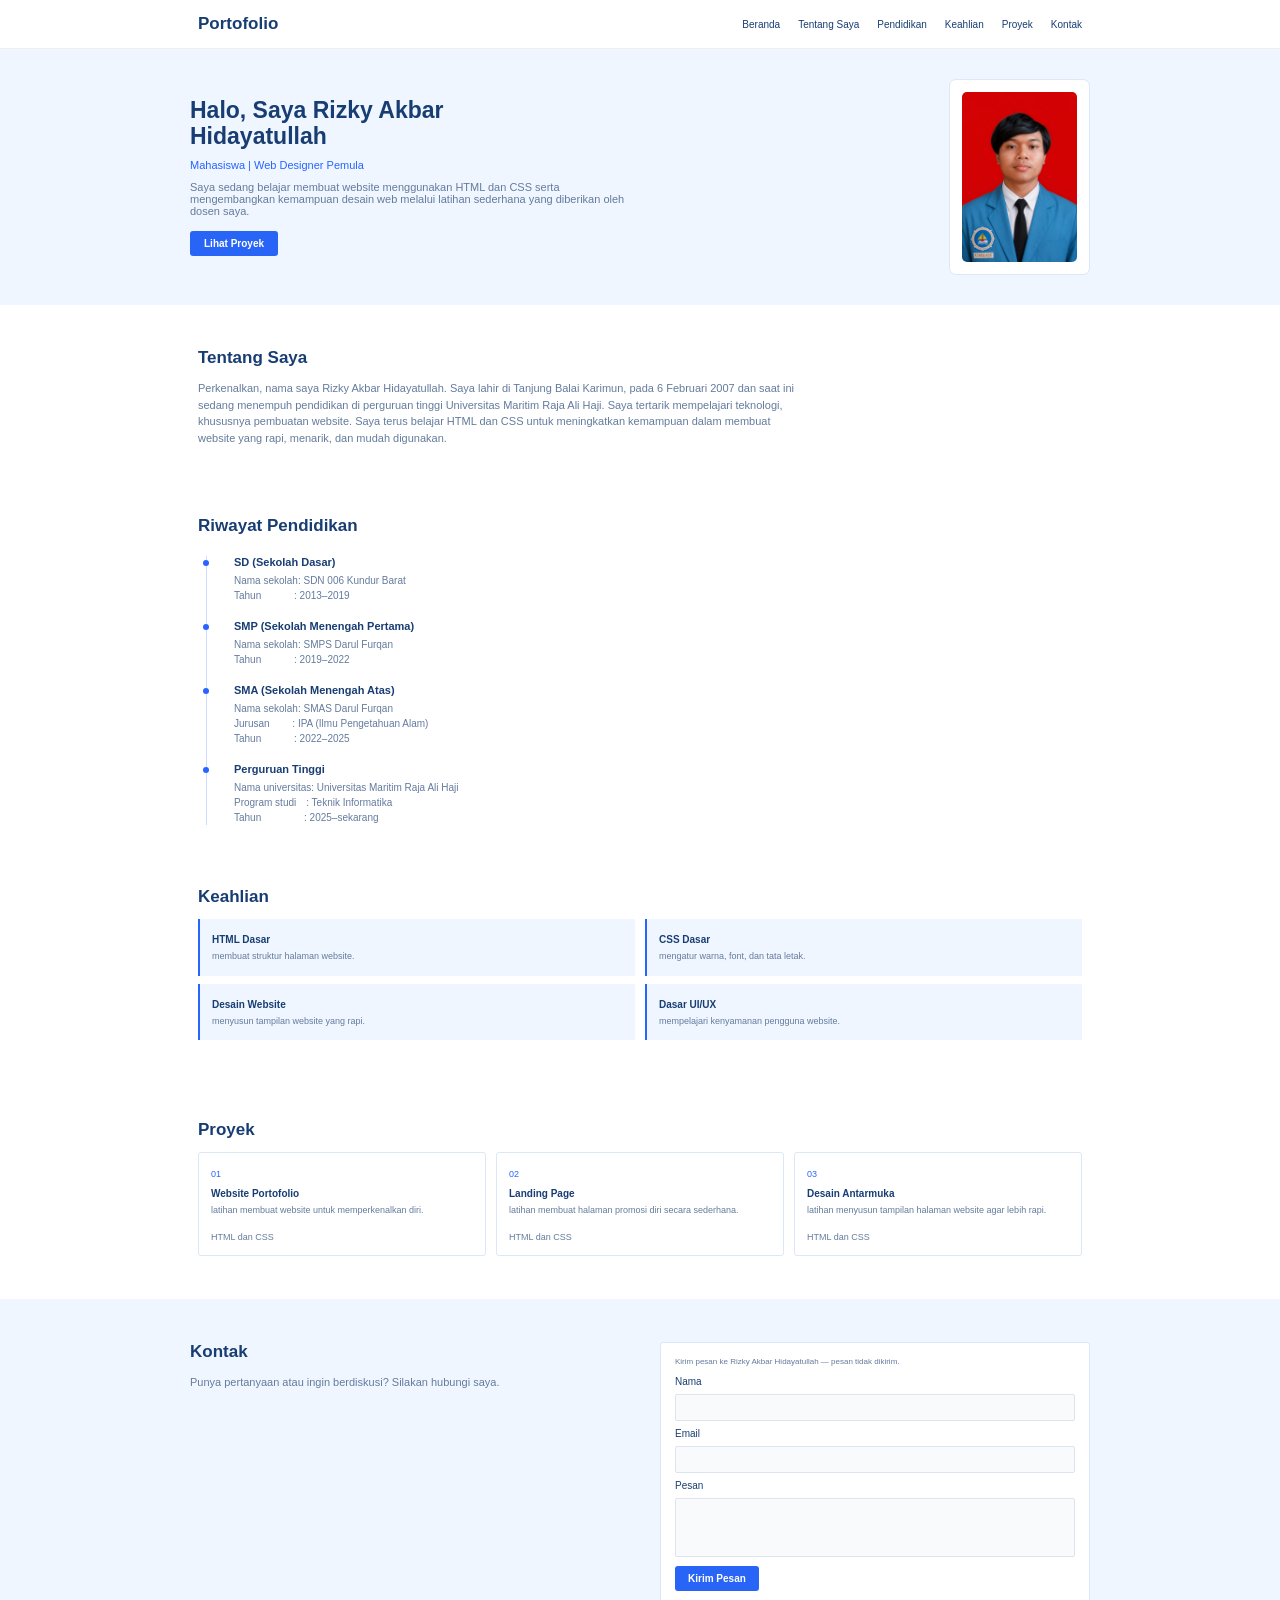
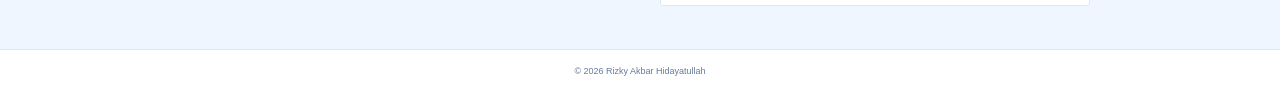
==== 2501020113_portofolio_RizkyAkbarHidayatullah_PerancanganWeb.html @ e5cb8afc "Menambahkan CSS (Tugas 5)" ====
<!DOCTYPE html>
<html lang="id">
<head>
    <meta charset="UTF-8">
    <meta name="viewport" content="width=device-width, initial-scale=1.0">
    <title>Portofolio Rizky</title>

    <!-- External CSS -->
    <link rel="stylesheet" href="style.css">

    <!-- Internal CSS -->
    <style>
        html {
            scroll-behavior: smooth;
        }

        nav a:hover {
            color: #2864ff;
        }

        .kirim {
            cursor: pointer;
        }
    </style>
</head>
<body>

<header>
    <nav>
        <!-- Inline CSS -->
        <h3 style="color: #183d73;">Portofolio</h3>
        <div>
            <a href="#beranda">Beranda</a>
            <a href="#tentang">Tentang Saya</a>
            <a href="#pendidikan">Pendidikan</a>
            <a href="#keahlian">Keahlian</a>
            <a href="#proyek">Proyek</a>
            <a href="#kontak">Kontak</a>
        </div>
    </nav>
</header>

<section class="hero" id="beranda">
    <div>
        <h1>Halo, Saya Rizky Akbar<br>Hidayatullah</h1>
        <p class="biru">Mahasiswa | Web Designer Pemula</p>
        <p>Saya sedang belajar membuat website menggunakan HTML dan CSS serta mengembangkan kemampuan desain web melalui latihan sederhana yang diberikan oleh dosen saya.</p>
        <a class="tombol" href="#proyek">Lihat Proyek</a>
    </div>

    <div class="bingkai-foto">
        <img src="foto umrah.jpeg" alt="Foto Rizky">
    </div>
</section>

<main>
    <section id="tentang" class="tentang">
        <h2>Tentang Saya</h2>
        <p>Perkenalkan, nama saya Rizky Akbar Hidayatullah. Saya lahir di Tanjung Balai Karimun, pada 6 Februari 2007 dan saat ini sedang menempuh pendidikan di perguruan tinggi Universitas Maritim Raja Ali Haji. Saya tertarik mempelajari teknologi, khususnya pembuatan website. Saya terus belajar HTML dan CSS untuk meningkatkan kemampuan dalam membuat website yang rapi, menarik, dan mudah digunakan.</p>
    </section>

    <section id="pendidikan">
        <h2>Riwayat Pendidikan</h2>
        <div class="timeline">
            <article>
                <h4>SD (Sekolah Dasar)</h4>
                <p>Nama sekolah: SDN 006 Kundur Barat</p>
                <p>Tahun　　　 : 2013–2019</p>
            </article>

            <article>
                <h4>SMP (Sekolah Menengah Pertama)</h4>
                <p>Nama sekolah: SMPS Darul Furqan</p>
                <p>Tahun　　　 : 2019–2022</p>
            </article>

            <article>
                <h4>SMA (Sekolah Menengah Atas)</h4>
                <p>Nama sekolah: SMAS Darul Furqan</p>
                <p>Jurusan　　 : IPA (Ilmu Pengetahuan Alam)</p>
                <p>Tahun　　　 : 2022–2025</p>
            </article>

            <article>
                <h4>Perguruan Tinggi</h4>
                <p>Nama universitas: Universitas Maritim Raja Ali Haji</p>
                <p>Program studi　: Teknik Informatika</p>
                <p>Tahun　　　　 : 2025–sekarang</p>
            </article>
        </div>
    </section>

    <section id="keahlian">
        <h2>Keahlian</h2>
        <div class="keahlian">
            <article>
                <b>HTML Dasar</b>
                <p>membuat struktur halaman website.</p>
            </article>

            <article>
                <b>CSS Dasar</b>
                <p>mengatur warna, font, dan tata letak.</p>
            </article>

            <article>
                <b>Desain Website</b>
                <p>menyusun tampilan website yang rapi.</p>
            </article>

            <article>
                <b>Dasar UI/UX</b>
                <p>mempelajari kenyamanan pengguna website.</p>
            </article>
        </div>
    </section>

    <section id="proyek">
        <h2>Proyek</h2>
        <div class="proyek">
            <article>
                <small>01</small>
                <h4>Website Portofolio</h4>
                <p>latihan membuat website untuk memperkenalkan diri.</p>
                <span>HTML dan CSS</span>
            </article>

            <article>
                <small>02</small>
                <h4>Landing Page</h4>
                <p>latihan membuat halaman promosi diri secara sederhana.</p>
                <span>HTML dan CSS</span>
            </article>

            <article>
                <small>03</small>
                <h4>Desain Antarmuka</h4>
                <p>latihan menyusun tampilan halaman website agar lebih rapi.</p>
                <span>HTML dan CSS</span>
            </article>
        </div>
    </section>
</main>

<section id="kontak" class="kontak">
    <div>
        <h2>Kontak</h2>
        <p>Punya pertanyaan atau ingin berdiskusi? Silakan hubungi saya.</p>
    </div>

    <div class="form-tampilan">
        <small>Kirim pesan ke Rizky Akbar Hidayatullah — pesan tidak dikirim.</small>

        <label>Nama</label>
        <div class="kolom"></div>

        <label>Email</label>
        <div class="kolom"></div>

        <label>Pesan</label>
        <div class="kolom pesan"></div>

        <div class="kirim">Kirim Pesan</div>
    </div>
</section>

<footer>© 2026 Rizky Akbar Hidayatullah</footer>

</body>
</html>
---- style.css ----
* {
    margin: 0;
    padding: 0;
    box-sizing: border-box;
    scroll-behavior: smooth;
}

body {
    font-family: Arial, sans-serif;
    color: #183d73;
    font-size: 13px;
    min-width: 1000px;
}

/* Navigasi */
header {
    background: white;
    border-bottom: 1px solid #eeeeee;
}

nav {
    max-width: 900px;
    margin: auto;
    padding: 14px 8px;
    display: flex;
    justify-content: space-between;
    align-items: center;
}

nav h3 {
    font-size: 17px;
    font-weight: bold;
}

nav div {
    display: flex;
    gap: 18px;
}

nav a {
    color: #183d73;
    text-decoration: none;
    font-size: 10px;
}

/* Beranda */
.hero {
    background: #eff6ff;
    padding: 30px max(calc((100% - 900px) / 2), 8%);
    min-height: 247px;
    display: flex;
    align-items: center;
    justify-content: space-between;
    gap: 30px;
}

.hero h1 {
    font-size: 23px;
    line-height: 1.1;
    margin-bottom: 10px;
}

.hero p {
    color: #647b9d;
    max-width: 450px;
    font-size: 11px;
    margin: 10px 0;
}

.hero .biru {
    color: #2864ff;
}

.tombol {
    display: inline-block;
    background: #2864f5;
    color: white;
    padding: 7px 14px;
    border-radius: 3px;
    text-decoration: none;
    font-size: 10px;
    font-weight: bold;
    margin-top: 4px;
}

.bingkai-foto {
    background: white;
    padding: 12px;
    border: 1px solid #dce7f8;
    border-radius: 7px;
}

.bingkai-foto img {
    display: block;
    width: 115px;
    height: 170px;
    object-fit: cover;
    border-radius: 5px;
}

/* Isi halaman */
main {
    max-width: 900px;
    margin: auto;
    padding: 0 8px;
}

section h2 {
    font-size: 17px;
    margin-bottom: 12px;
}

/* Tentang Saya */
.tentang {
    padding: 43px 0 70px;
}

.tentang p {
    max-width: 600px;
    color: #647b9d;
    font-size: 11px;
    line-height: 1.5;
}

/* Pendidikan */
#pendidikan {
    padding-bottom: 25px;
}

.timeline {
    border-left: 1px solid #cbdcff;
    margin: 20px 0 0 8px;
    padding-left: 27px;
}

.timeline article {
    position: relative;
    margin-bottom: 17px;
}

.timeline article::before {
    content: "";
    position: absolute;
    width: 6px;
    height: 6px;
    background: #2864ff;
    border-radius: 50%;
    left: -31px;
    top: 4px;
}

.timeline h4 {
    font-size: 11px;
    margin-bottom: 5px;
}

.timeline p {
    font-size: 10px;
    color: #647b9d;
    line-height: 1.5;
}

/* Keahlian */
#keahlian {
    padding: 20px 0 80px;
}

.keahlian {
    display: grid;
    grid-template-columns: repeat(2, minmax(0, 1fr));
    gap: 8px 10px;
}

.keahlian article {
    background: #eff6ff;
    border-left: 2px solid #2864ff;
    padding: 12px;
    min-width: 0;
}

.keahlian b {
    font-size: 10px;
}

.keahlian p {
    font-size: 9px;
    color: #647b9d;
    margin-top: 4px;
    line-height: 1.5;
}

/* Proyek */
#proyek {
    padding: 0 0 43px;
}

.proyek {
    display: grid;
    grid-template-columns: repeat(3, minmax(0, 1fr));
    gap: 10px;
}

.proyek article {
    min-width: 0;
    border: 1px solid #dce7f8;
    border-radius: 3px;
    padding: 12px;
}

.proyek small {
    color: #2864ff;
    font-size: 9px;
}

.proyek h4 {
    font-size: 10px;
    margin: 8px 0 5px;
}

.proyek p {
    font-size: 9px;
    color: #647b9d;
    margin-bottom: 10px;
    line-height: 1.5;
}

.proyek span {
    color: #647b9d;
    font-size: 9px;
}

/* Kontak - Desktop */
.kontak {
    width: 100%;
    background: #eff6ff;
    padding: 43px max(calc((100% - 900px) / 2), 8%);
    display: grid;
    grid-template-columns: 1fr 1fr;
    align-items: start;
    gap: 40px;
    min-height: 337px;
}

.kontak h2 {
    font-size: 17px;
    margin-bottom: 12px;
}

.kontak p {
    color: #647b9d;
    font-size: 11px;
    margin-top: 12px;
    line-height: 1.5;
}

.form-tampilan {
    width: 100%;
    background: white;
    border: 1px solid #dce7f8;
    border-radius: 3px;
    padding: 14px;
    display: flex;
    flex-direction: column;
    gap: 7px;
}

.form-tampilan small {
    color: #647b9d;
    font-size: 8px;
    margin-bottom: 3px;
}

.form-tampilan label {
    font-size: 10px;
}

.kolom {
    width: 100%;
    height: 27px;
    background: #f8fafc;
    border: 1px solid #dce4ef;
    border-radius: 2px;
}

.kolom.pesan {
    height: 59px;
}

.kirim {
    align-self: flex-start;
    background: #2864f5;
    color: white;
    padding: 7px 13px;
    border-radius: 3px;
    font-size: 10px;
    font-weight: bold;
    margin-top: 2px;
}

/* Footer */
footer {
    text-align: center;
    padding: 16px;
    border-top: 1px solid #dce7f8;
    color: #647b9d;
    font-size: 9px;
}
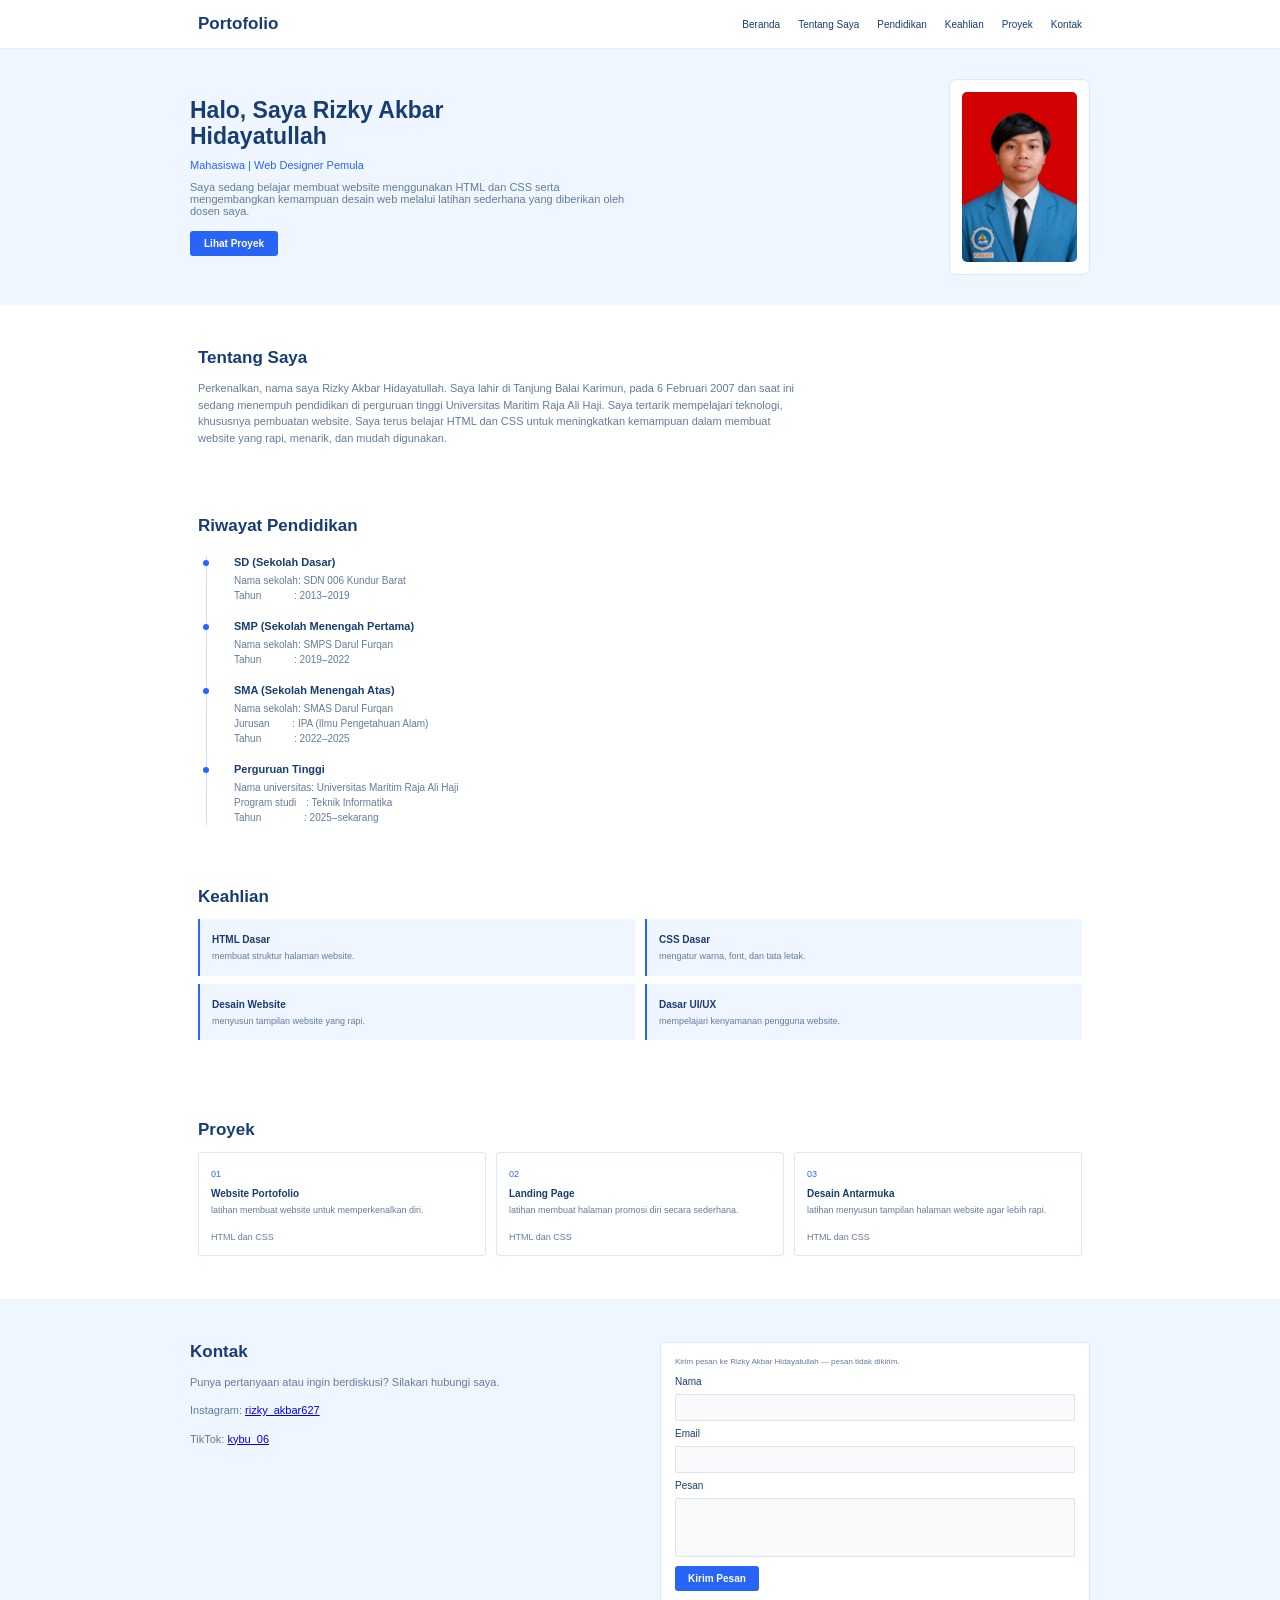
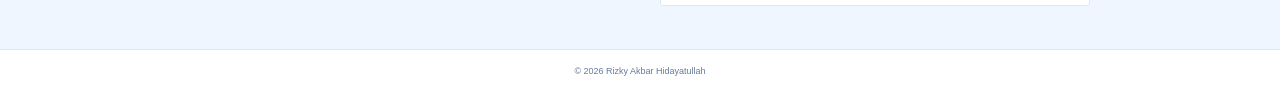
==== commit 9b2f21d0: "Menambahkan CSS (Tugas 5)" ====
--- a/2501020113_portofolio_RizkyAkbarHidayatullah_PerancanganWeb.html
+++ b/2501020113_portofolio_RizkyAkbarHidayatullah_PerancanganWeb.html
@@ -147,6 +147,22 @@
     <div>
         <h2>Kontak</h2>
         <p>Punya pertanyaan atau ingin berdiskusi? Silakan hubungi saya.</p>
+
+        <p>
+            Instagram:
+            <a href="https://www.instagram.com/rizky_akbar627/"
+               target="_blank" rel="noopener noreferrer">
+                rizky_akbar627
+            </a>
+        </p>
+
+        <p>
+            TikTok:
+            <a href="https://www.tiktok.com/@kybu_06"
+               target="_blank" rel="noopener noreferrer">
+                kybu_06
+            </a>
+        </p>
     </div>
 
     <div class="form-tampilan">
